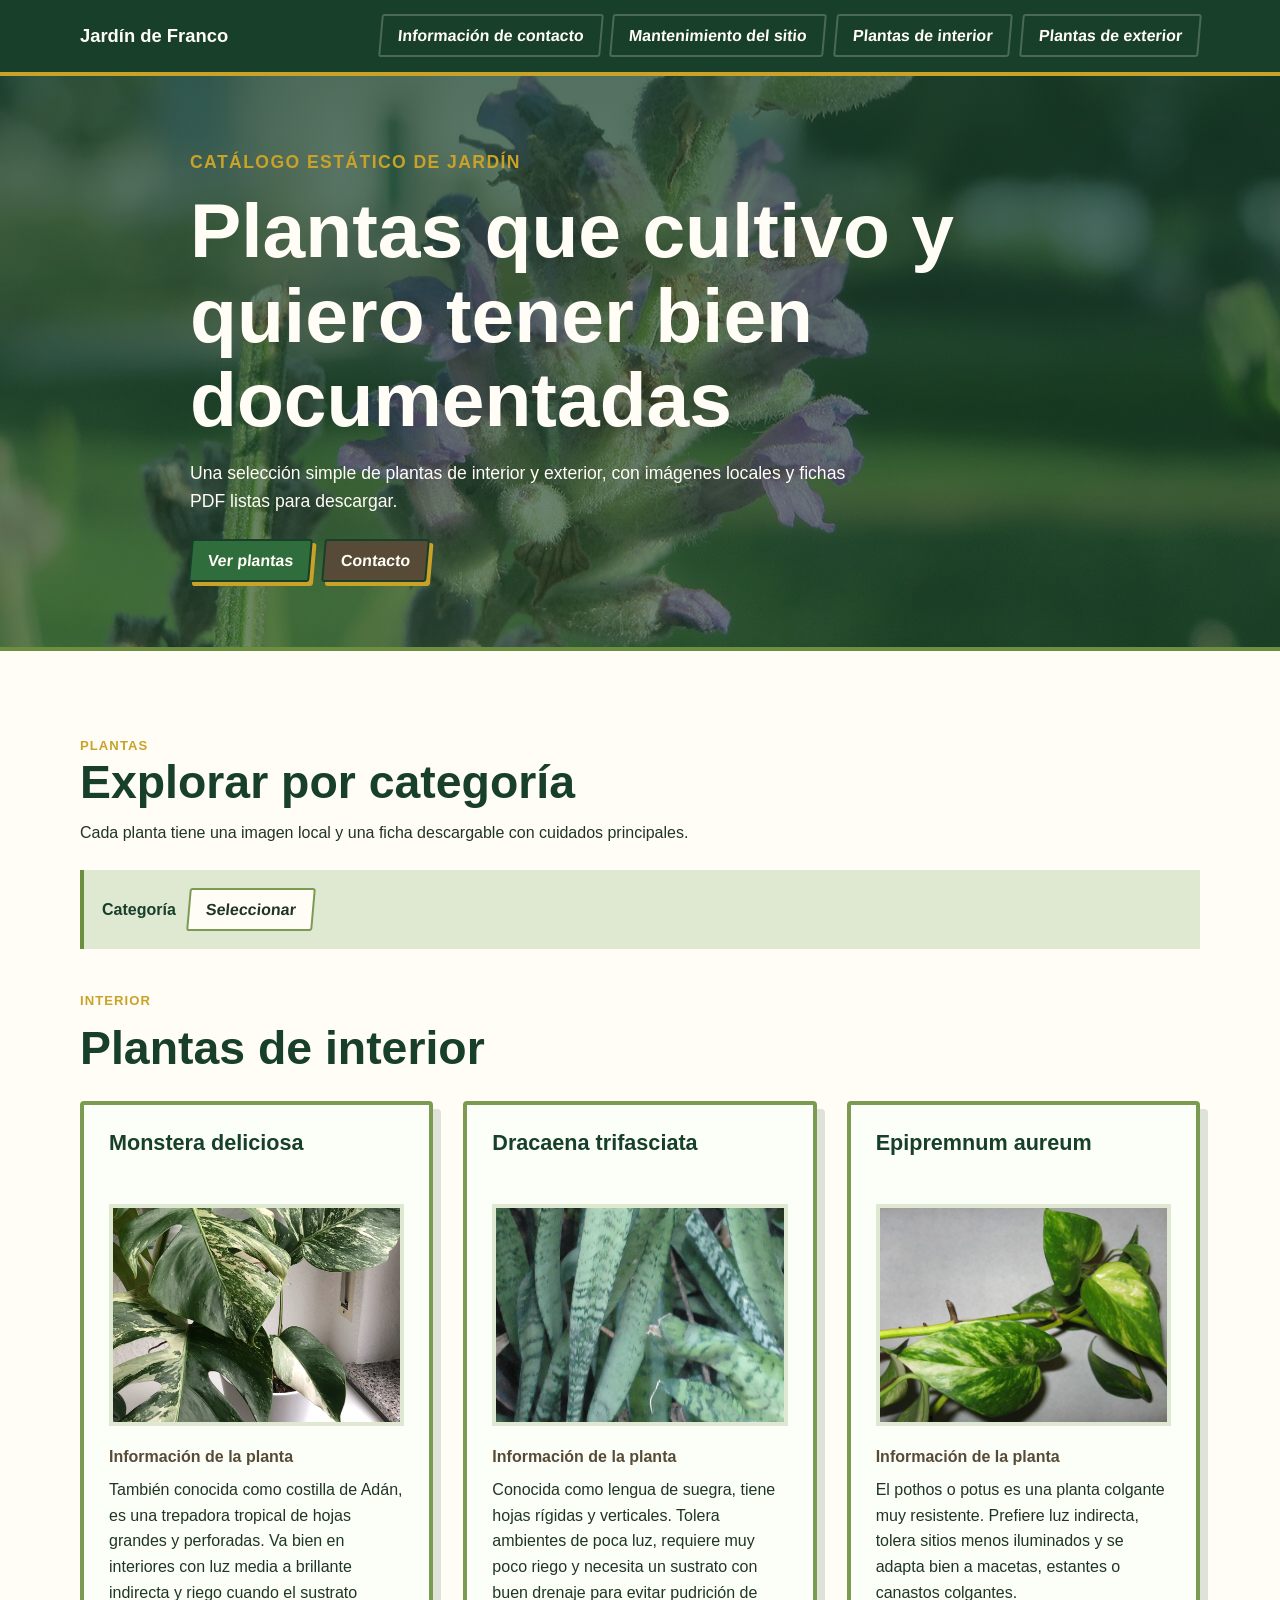
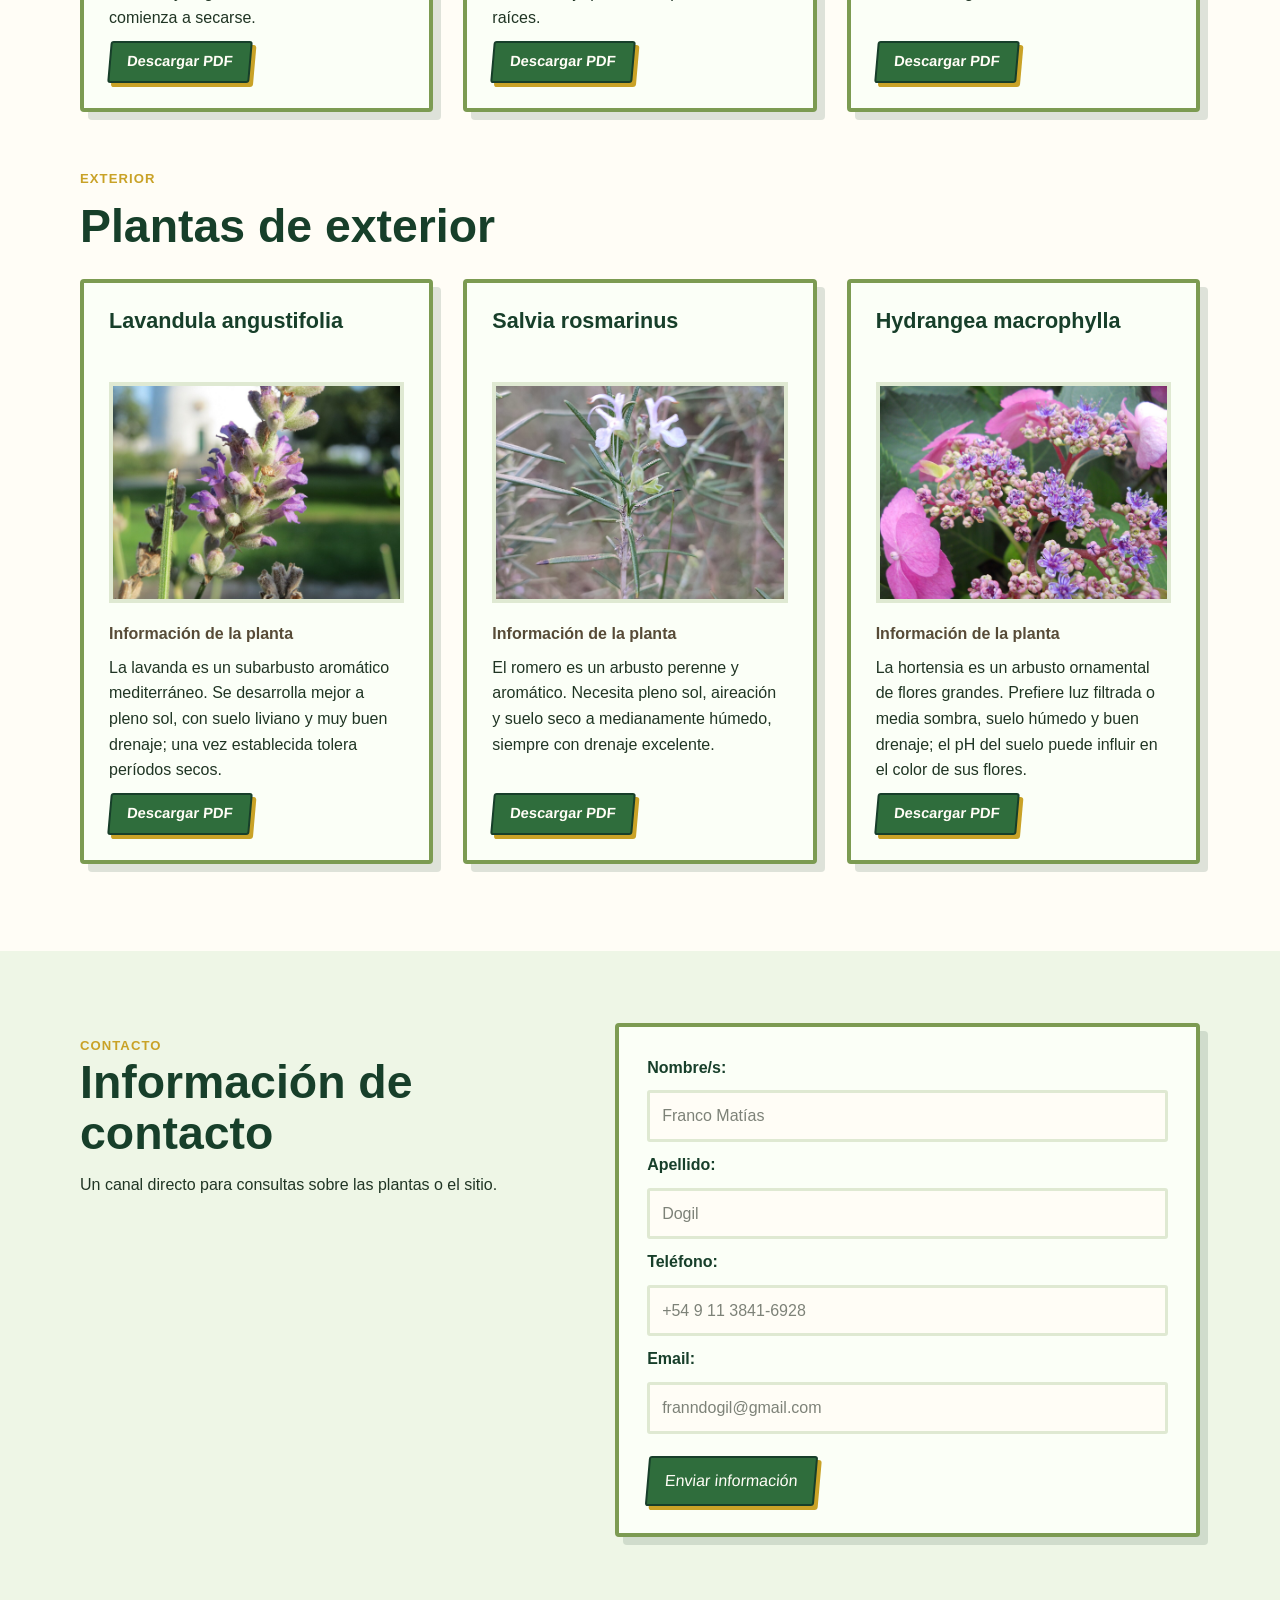
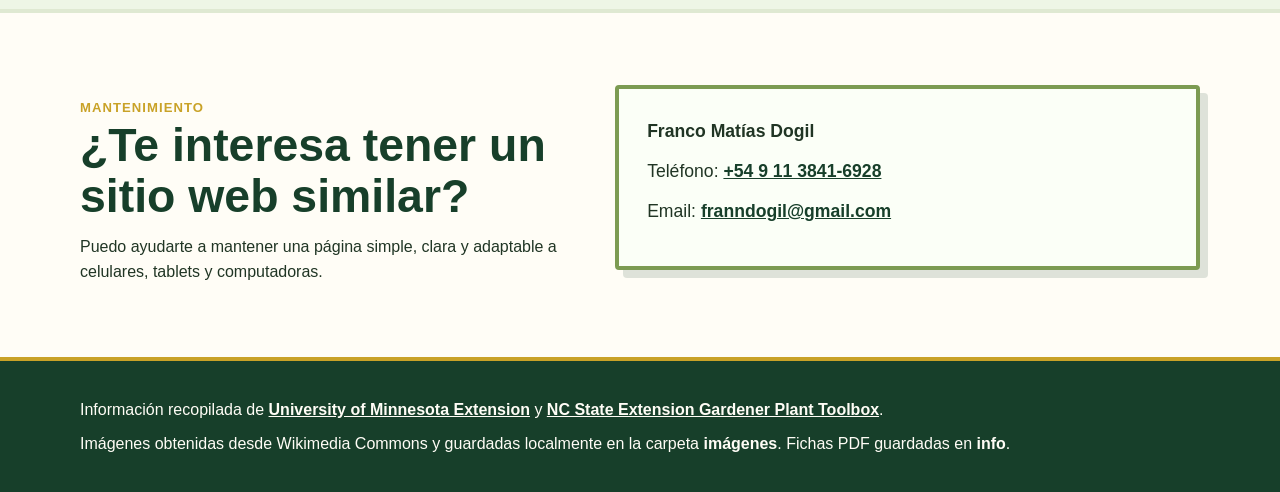
==== actividad-1/sitio-web-desarrollado-con-/index.html @ 410f0f74 "feat: Creación de version 1" ====
<!DOCTYPE html>
<html lang="es">
<head>
  <meta charset="UTF-8">
  <meta name="viewport" content="width=device-width, initial-scale=1.0">
  <title>Jardín de Franco</title>
  <link rel="stylesheet" href="estilosIA.css">
</head>
<body>
  <header class="encabezado">
    <div class="barra">
      <a class="marca" href="#inicio">Jardín de Franco</a>
      <input class="nav-toggle" type="checkbox" id="nav-toggle" aria-label="Abrir menú">
      <label class="hamburguesa" for="nav-toggle" aria-label="Abrir navegación">
        <span></span>
        <span></span>
        <span></span>
      </label>
      <nav class="menu" aria-label="Navegación principal">
        <a href="#contacto">Información de contacto</a>
        <a href="#mantenimiento">Mantenimiento del sitio</a>
        <a href="#plantas-interior">Plantas de interior</a>
        <a href="#plantas-exterior">Plantas de exterior</a>
      </nav>
    </div>
  </header>

  <main id="inicio">
    <section class="portada">
      <div class="portada-contenido">
        <p class="etiqueta">Catálogo estático de jardín</p>
        <h1>Plantas que cultivo y quiero tener bien documentadas</h1>
        <p>Una selección simple de plantas de interior y exterior, con imágenes locales y fichas PDF listas para descargar.</p>
        <div class="acciones">
          <a class="boton" href="#plantas">Ver plantas</a>
          <a class="boton boton-secundario" href="#contacto">Contacto</a>
        </div>
      </div>
    </section>

    <section id="plantas" class="seccion plantas">
      <div class="contenedor">
        <div class="titulo-seccion">
          <p class="etiqueta">Plantas</p>
          <h2>Explorar por categoría</h2>
          <p>Cada planta tiene una imagen local y una ficha descargable con cuidados principales.</p>
        </div>

        <div class="filtro-categorias">
          <span>Categoría</span>
          <details class="desplegable">
            <summary>Seleccionar</summary>
            <a href="#plantas">Todas</a>
            <a href="#plantas-interior">Plantas de interior</a>
            <a href="#plantas-exterior">Plantas de exterior</a>
          </details>
        </div>

        <section id="plantas-interior" class="grupo-plantas grupo-interior">
          <div class="encabezado-grupo">
            <p class="etiqueta">Interior</p>
            <h2>Plantas de interior</h2>
          </div>
          <div class="grid-plantas">
            <article class="card-planta">
              <h3>Monstera deliciosa</h3>
              <img src="imágenes/monstera.jpg" alt="Monstera deliciosa en maceta" loading="lazy">
              <div class="info-planta">
                <h4>Información de la planta</h4>
                <p>También conocida como costilla de Adán, es una trepadora tropical de hojas grandes y perforadas. Va bien en interiores con luz media a brillante indirecta y riego cuando el sustrato comienza a secarse.</p>
                <a class="boton boton-descarga" href="info/monstera-deliciosa.pdf" download>Descargar PDF</a>
              </div>
            </article>

            <article class="card-planta">
              <h3>Dracaena trifasciata</h3>
              <img src="imágenes/lengua-de-suegra.jpg" alt="Lengua de suegra con hojas verticales" loading="lazy">
              <div class="info-planta">
                <h4>Información de la planta</h4>
                <p>Conocida como lengua de suegra, tiene hojas rígidas y verticales. Tolera ambientes de poca luz, requiere muy poco riego y necesita un sustrato con buen drenaje para evitar pudrición de raíces.</p>
                <a class="boton boton-descarga" href="info/lengua-de-suegra.pdf" download>Descargar PDF</a>
              </div>
            </article>

            <article class="card-planta">
              <h3>Epipremnum aureum</h3>
              <img src="imágenes/pothos.jpg" alt="Pothos con hojas verdes y variegadas" loading="lazy">
              <div class="info-planta">
                <h4>Información de la planta</h4>
                <p>El pothos o potus es una planta colgante muy resistente. Prefiere luz indirecta, tolera sitios menos iluminados y se adapta bien a macetas, estantes o canastos colgantes.</p>
                <a class="boton boton-descarga" href="info/pothos.pdf" download>Descargar PDF</a>
              </div>
            </article>
          </div>
        </section>

        <section id="plantas-exterior" class="grupo-plantas grupo-exterior">
          <div class="encabezado-grupo">
            <p class="etiqueta">Exterior</p>
            <h2>Plantas de exterior</h2>
          </div>
          <div class="grid-plantas">
            <article class="card-planta">
              <h3>Lavandula angustifolia</h3>
              <img src="imágenes/lavanda.jpg" alt="Flores violetas de lavanda" loading="lazy">
              <div class="info-planta">
                <h4>Información de la planta</h4>
                <p>La lavanda es un subarbusto aromático mediterráneo. Se desarrolla mejor a pleno sol, con suelo liviano y muy buen drenaje; una vez establecida tolera períodos secos.</p>
                <a class="boton boton-descarga" href="info/lavanda.pdf" download>Descargar PDF</a>
              </div>
            </article>

            <article class="card-planta">
              <h3>Salvia rosmarinus</h3>
              <img src="imágenes/romero.jpg" alt="Planta de romero con follaje fino" loading="lazy">
              <div class="info-planta">
                <h4>Información de la planta</h4>
                <p>El romero es un arbusto perenne y aromático. Necesita pleno sol, aireación y suelo seco a medianamente húmedo, siempre con drenaje excelente.</p>
                <a class="boton boton-descarga" href="info/romero.pdf" download>Descargar PDF</a>
              </div>
            </article>

            <article class="card-planta">
              <h3>Hydrangea macrophylla</h3>
              <img src="imágenes/hortensia.jpg" alt="Flores de hortensia rosadas y azules" loading="lazy">
              <div class="info-planta">
                <h4>Información de la planta</h4>
                <p>La hortensia es un arbusto ornamental de flores grandes. Prefiere luz filtrada o media sombra, suelo húmedo y buen drenaje; el pH del suelo puede influir en el color de sus flores.</p>
                <a class="boton boton-descarga" href="info/hortensia.pdf" download>Descargar PDF</a>
              </div>
            </article>
          </div>
        </section>
      </div>
    </section>

    <section id="contacto" class="seccion contacto">
      <div class="contenedor dos-columnas">
        <div class="texto-seccion">
          <p class="etiqueta">Contacto</p>
          <h2>Información de contacto</h2>
          <p>Un canal directo para consultas sobre las plantas o el sitio.</p>
        </div>

        <form class="formulario" action="#" method="post">
          <label for="nombres">Nombre/s:</label>
          <input type="text" id="nombres" name="nombres" placeholder="Franco Matías">

          <label for="apellido">Apellido:</label>
          <input type="text" id="apellido" name="apellido" placeholder="Dogil">

          <label for="telefono">Teléfono:</label>
          <input type="tel" id="telefono" name="telefono" placeholder="+54 9 11 3841-6928">

          <label for="email">Email:</label>
          <input type="email" id="email" name="email" placeholder="franndogil@gmail.com">

          <button class="boton" type="submit">Enviar información</button>
        </form>
      </div>
    </section>

    <section id="mantenimiento" class="seccion mantenimiento">
      <div class="contenedor dos-columnas">
        <div class="texto-seccion">
          <p class="etiqueta">Mantenimiento</p>
          <h2>¿Te interesa tener un sitio web similar?</h2>
          <p>Puedo ayudarte a mantener una página simple, clara y adaptable a celulares, tablets y computadoras.</p>
        </div>
        <div class="datos-mantenimiento">
          <p><strong>Franco Matías Dogil</strong></p>
          <p>Teléfono: <a href="tel:+5491138416928">+54 9 11 3841-6928</a></p>
          <p>Email: <a href="mailto:franndogil@gmail.com">franndogil@gmail.com</a></p>
        </div>
      </div>
    </section>
  </main>

  <footer class="pie">
    <div class="contenedor">
      <p>Información recopilada de <a href="https://extension.umn.edu/garden-and-home/yard-and-garden/gardening-in-minnesota/propagating-monstera-deliciosa">University of Minnesota Extension</a> y <a href="https://plants.ces.ncsu.edu/">NC State Extension Gardener Plant Toolbox</a>.</p>
      <p>Imágenes obtenidas desde Wikimedia Commons y guardadas localmente en la carpeta <strong>imágenes</strong>. Fichas PDF guardadas en <strong>info</strong>.</p>
    </div>
  </footer>
</body>
</html>
---- actividad-1/sitio-web-desarrollado-con-/estilosIA.css ----
:root {
  --verde-profundo: #173f2a;
  --verde-hoja: #2f6d3c;
  --verde-medio: #6b8f3f;
  --verde-suave: #dfe9d2;
  --papel: #f7fbf2;
  --marfil: #fffdf6;
  --tierra: #574b37;
  --dorado: #c9a227;
  --texto: #203524;
  --borde: #7c9b52;
  --sombra: rgba(23, 63, 42, 0.14);
}

* {
  box-sizing: border-box;
}

html {
  scroll-behavior: smooth;
}

body {
  margin: 0;
  font-family: Arial, Helvetica, sans-serif;
  color: var(--texto);
  background: var(--papel);
  line-height: 1.6;
}

img {
  display: block;
  max-width: 100%;
}

a {
  color: inherit;
}

.contenedor {
  width: min(1120px, calc(100% - 32px));
  margin: 0 auto;
}

.encabezado {
  position: sticky;
  top: 0;
  z-index: 20;
  background: var(--verde-profundo);
  border-bottom: 4px solid var(--dorado);
}

.barra {
  position: relative;
  width: min(1120px, calc(100% - 32px));
  min-height: 72px;
  margin: 0 auto;
  display: flex;
  align-items: center;
  justify-content: space-between;
  gap: 20px;
}

.marca {
  color: var(--marfil);
  font-weight: 800;
  text-decoration: none;
  letter-spacing: 0;
  font-size: 1.15rem;
}

.menu {
  display: flex;
  align-items: center;
  gap: 10px;
}

.menu a,
.boton,
.desplegable summary,
.desplegable a {
  display: inline-flex;
  align-items: center;
  justify-content: center;
  min-height: 42px;
  padding: 10px 16px;
  border: 2px solid transparent;
  border-radius: 3px;
  text-decoration: none;
  font-weight: 700;
  line-height: 1.2;
  transform: skewX(-5deg);
  transform-origin: center;
}

.menu a {
  color: var(--marfil);
  border-color: rgba(255, 253, 246, 0.22);
}

.menu a:hover,
.menu a:focus-visible {
  background: var(--verde-hoja);
  outline: 2px solid var(--dorado);
  outline-offset: 2px;
}

.nav-toggle {
  position: absolute;
  opacity: 0;
  pointer-events: none;
}

.hamburguesa {
  display: none;
  width: 48px;
  height: 42px;
  border: 2px solid rgba(255, 253, 246, 0.5);
  border-radius: 3px;
  align-items: center;
  justify-content: center;
  flex-direction: column;
  gap: 6px;
  cursor: pointer;
  transform: skewX(-5deg);
}

.hamburguesa span {
  width: 24px;
  height: 3px;
  background: var(--marfil);
}

.portada {
  min-height: 58vh;
  display: flex;
  align-items: center;
  background:
    linear-gradient(rgba(23, 63, 42, 0.74), rgba(23, 63, 42, 0.58)),
    url("imágenes/lavanda.jpg") center 42% / cover;
  color: var(--marfil);
  border-bottom: 4px solid var(--verde-medio);
}

.portada-contenido {
  width: min(900px, calc(100% - 32px));
  margin: 0 auto;
  padding: 72px 0 64px;
}

.portada h1,
.titulo-seccion h2,
.texto-seccion h2,
.encabezado-grupo h2 {
  margin: 0;
  line-height: 1.1;
  letter-spacing: 0;
}

.portada h1 {
  max-width: 780px;
  font-size: clamp(2.1rem, 6vw, 4.9rem);
}

.portada p {
  max-width: 680px;
  font-size: 1.1rem;
}

.etiqueta {
  display: inline-block;
  margin: 0 0 12px;
  color: var(--dorado);
  font-size: 0.82rem;
  font-weight: 800;
  text-transform: uppercase;
  letter-spacing: 0.08em;
}

.acciones {
  display: flex;
  flex-wrap: wrap;
  gap: 12px;
  margin-top: 24px;
}

.boton {
  width: fit-content;
  color: var(--marfil);
  background: var(--verde-hoja);
  border-color: var(--verde-profundo);
  box-shadow: 4px 4px 0 var(--dorado);
  cursor: pointer;
}

.boton:hover,
.boton:focus-visible {
  background: var(--verde-profundo);
  outline: 2px solid var(--dorado);
  outline-offset: 3px;
}

.boton-secundario {
  background: var(--tierra);
}

.boton-descarga {
  margin-top: 10px;
  font-size: 0.92rem;
}

.seccion {
  padding: 72px 0;
  scroll-margin-top: 92px;
}

.plantas {
  background: var(--marfil);
}

.titulo-seccion {
  max-width: 760px;
  margin-bottom: 24px;
}

.titulo-seccion h2,
.texto-seccion h2,
.encabezado-grupo h2 {
  color: var(--verde-profundo);
  font-size: clamp(1.8rem, 4vw, 2.9rem);
}

.titulo-seccion p,
.texto-seccion p {
  margin: 12px 0 0;
}

.filtro-categorias {
  display: flex;
  flex-wrap: wrap;
  align-items: center;
  gap: 12px;
  margin: 24px 0 34px;
  padding: 18px;
  border-left: 4px solid var(--verde-medio);
  background: var(--verde-suave);
}

.filtro-categorias span {
  font-weight: 800;
  color: var(--verde-profundo);
}

.desplegable {
  position: relative;
}

.desplegable summary {
  list-style: none;
  background: var(--marfil);
  border-color: var(--borde);
  cursor: pointer;
}

.desplegable summary::-webkit-details-marker {
  display: none;
}

.desplegable[open] summary {
  background: var(--verde-hoja);
  color: var(--marfil);
}

.desplegable a {
  display: flex;
  margin-top: 8px;
  background: var(--marfil);
  border-color: var(--borde);
  color: var(--verde-profundo);
}

.desplegable a:hover,
.desplegable a:focus-visible {
  background: var(--verde-profundo);
  color: var(--marfil);
}

.grupo-plantas {
  scroll-margin-top: 104px;
  margin-top: 38px;
}

.plantas:has(#plantas-interior:target) .grupo-exterior,
.plantas:has(#plantas-exterior:target) .grupo-interior {
  display: none;
}

.encabezado-grupo {
  margin-bottom: 12px;
}

.grid-plantas {
  display: grid;
  grid-template-columns: repeat(3, minmax(0, 1fr));
  gap: 0;
  margin: 0 -15px;
}

.card-planta {
  display: flex;
  flex-direction: column;
  min-width: 0;
  padding: 25px;
  margin: 15px;
  border: 4px solid var(--borde);
  border-radius: 4px;
  background: #fbfff7;
  box-shadow: 8px 8px 0 var(--sombra);
}

.card-planta h3 {
  min-height: 58px;
  margin: 0 0 16px;
  color: var(--verde-profundo);
  font-size: 1.35rem;
  line-height: 1.2;
}

.card-planta img {
  width: 100%;
  aspect-ratio: 4 / 3;
  object-fit: cover;
  border: 4px solid var(--verde-suave);
}

.info-planta {
  display: flex;
  flex: 1;
  flex-direction: column;
  margin-top: 18px;
}

.info-planta h4 {
  margin: 0 0 8px;
  color: var(--tierra);
  font-size: 1rem;
}

.info-planta p {
  margin: 0;
  flex: 1;
}

.contacto {
  background: #eef6e6;
}

.mantenimiento {
  background: var(--marfil);
  border-top: 4px solid var(--verde-suave);
}

.dos-columnas {
  display: grid;
  grid-template-columns: minmax(0, 0.85fr) minmax(320px, 1fr);
  gap: 38px;
  align-items: start;
}

.formulario,
.datos-mantenimiento {
  border: 4px solid var(--borde);
  border-radius: 4px;
  background: #fbfff7;
  padding: 28px;
  box-shadow: 8px 8px 0 var(--sombra);
}

.formulario {
  display: grid;
  gap: 10px;
}

.formulario label {
  font-weight: 800;
  color: var(--verde-profundo);
}

.formulario input {
  width: 100%;
  min-height: 44px;
  padding: 10px 12px;
  border: 3px solid var(--verde-suave);
  border-radius: 3px;
  background: var(--marfil);
  color: var(--texto);
  font: inherit;
}

.formulario input:focus {
  outline: 3px solid var(--dorado);
  border-color: var(--verde-hoja);
}

.formulario input::placeholder {
  color: #7d8278;
  opacity: 1;
}

.formulario button {
  margin-top: 12px;
  border-width: 2px;
  font: inherit;
}

.datos-mantenimiento p {
  margin: 0 0 12px;
  font-size: 1.1rem;
}

.datos-mantenimiento a {
  color: var(--verde-profundo);
  font-weight: 800;
}

.pie {
  padding: 28px 0;
  color: var(--marfil);
  background: var(--verde-profundo);
  border-top: 4px solid var(--dorado);
}

.pie p {
  margin: 8px 0;
}

.pie a {
  color: var(--marfil);
  font-weight: 800;
}

@media (max-width: 920px) {
  .grid-plantas {
    grid-template-columns: repeat(2, minmax(0, 1fr));
  }

  .dos-columnas {
    grid-template-columns: 1fr;
  }
}

@media (max-width: 720px) {
  .barra {
    min-height: 66px;
  }

  .hamburguesa {
    display: flex;
  }

  .menu {
    position: absolute;
    top: 100%;
    left: 0;
    right: 0;
    display: flex;
    flex-direction: column;
    align-items: stretch;
    gap: 8px;
    max-height: 0;
    overflow: hidden;
    background: var(--verde-profundo);
    border-bottom: 4px solid var(--dorado);
    transition: max-height 0.25s ease, padding 0.25s ease;
  }

  .nav-toggle:checked ~ .menu {
    max-height: 420px;
    padding: 12px 0 16px;
  }

  .menu a {
    width: 100%;
  }

  .seccion {
    padding: 54px 0;
  }

  .portada {
    min-height: 62vh;
  }

  .grid-plantas {
    grid-template-columns: 1fr;
  }

  .card-planta h3 {
    min-height: auto;
  }

  .filtro-categorias {
    align-items: stretch;
    flex-direction: column;
  }

  .desplegable,
  .desplegable summary,
  .desplegable a {
    width: 100%;
  }
}

@media (max-width: 420px) {
  .contenedor,
  .barra,
  .portada-contenido {
    width: min(100% - 20px, 1120px);
  }

  .card-planta {
    padding: 25px;
    margin: 15px 0;
  }

  .grid-plantas {
    margin: 0;
  }

  .formulario,
  .datos-mantenimiento {
    padding: 22px;
  }
}
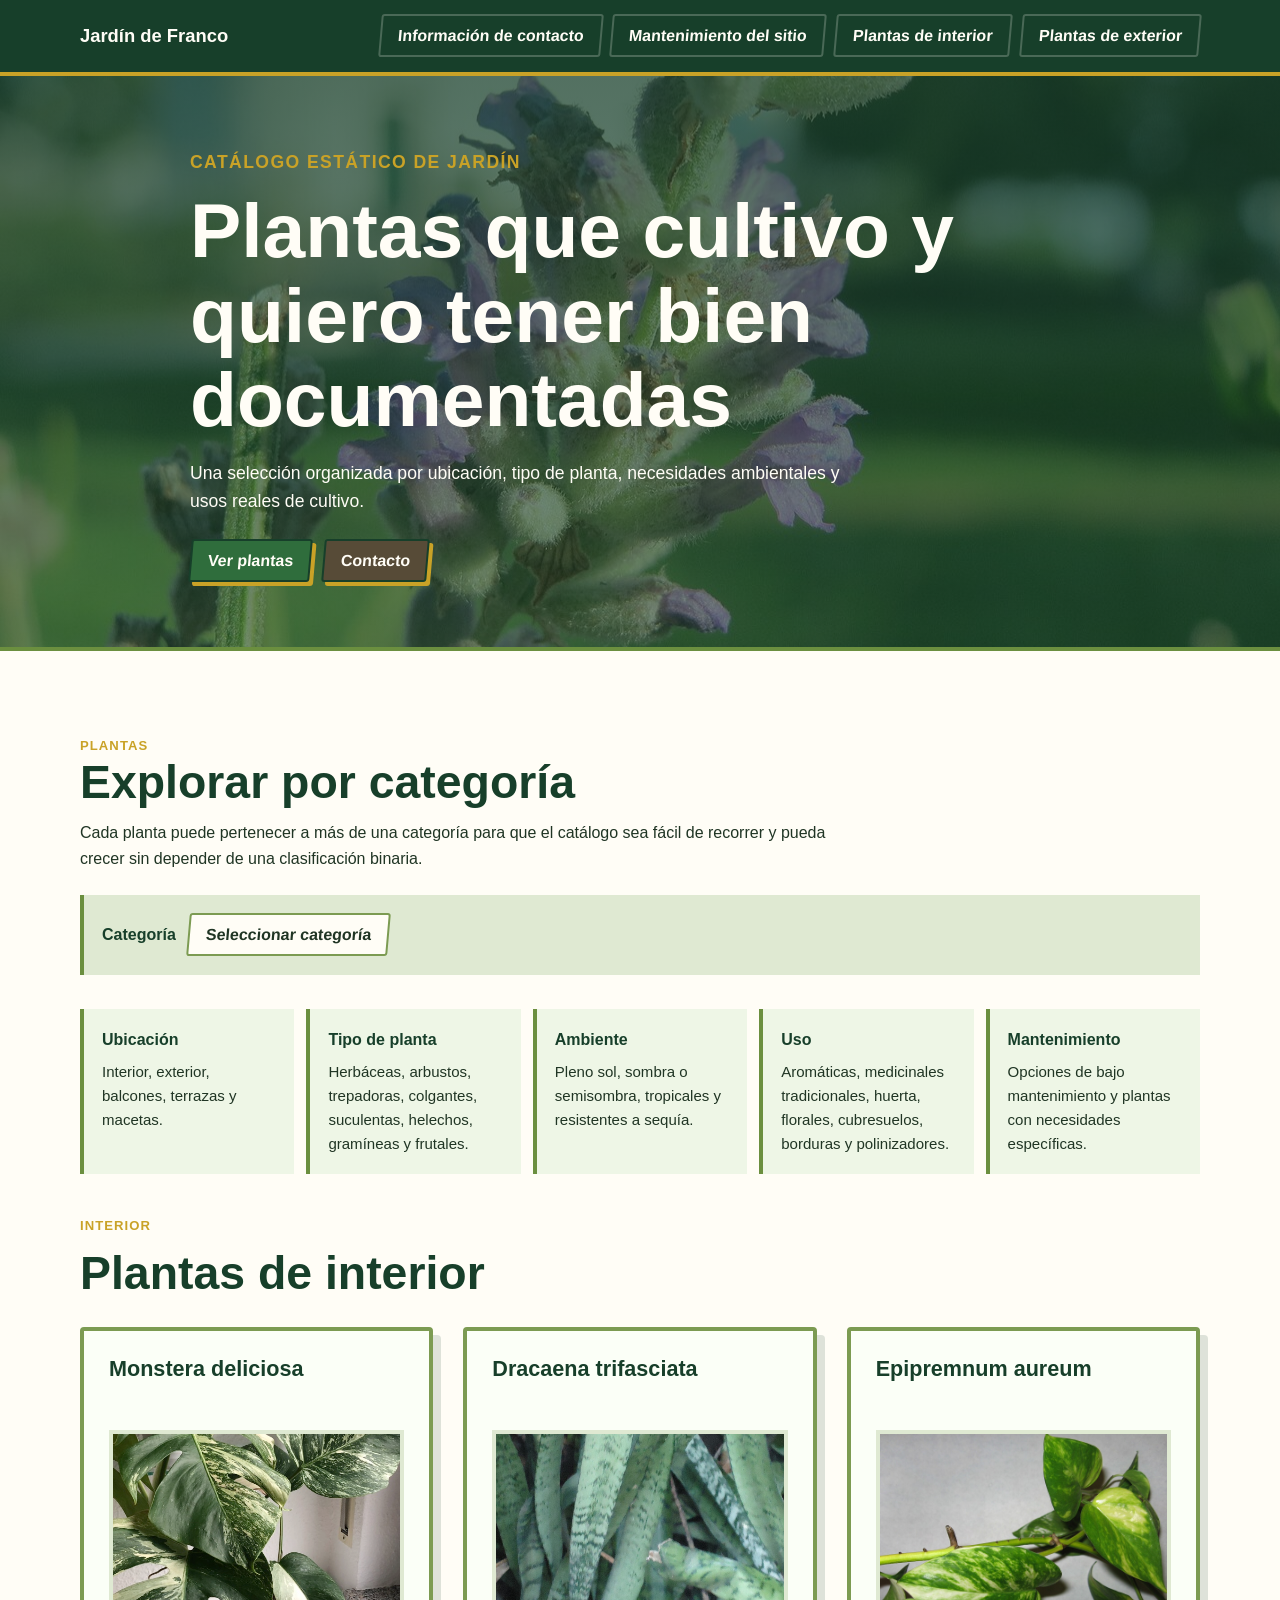
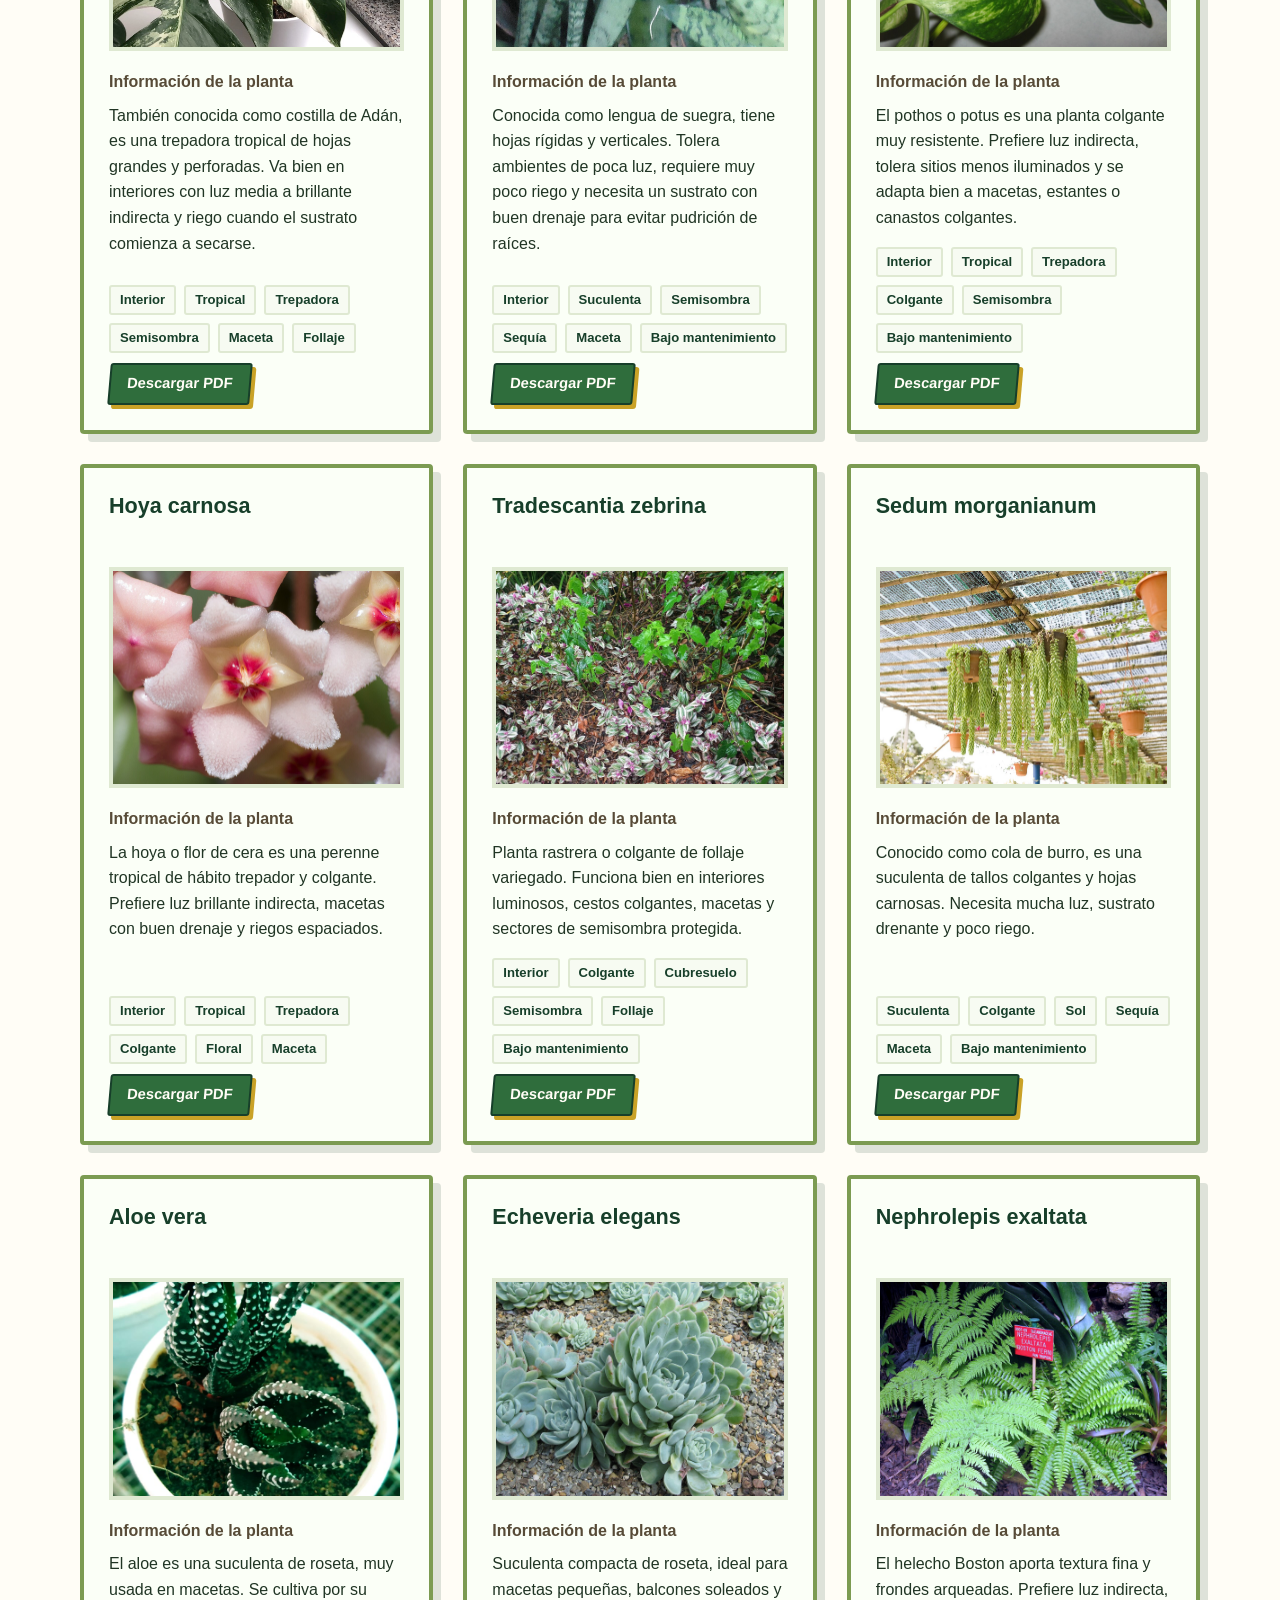
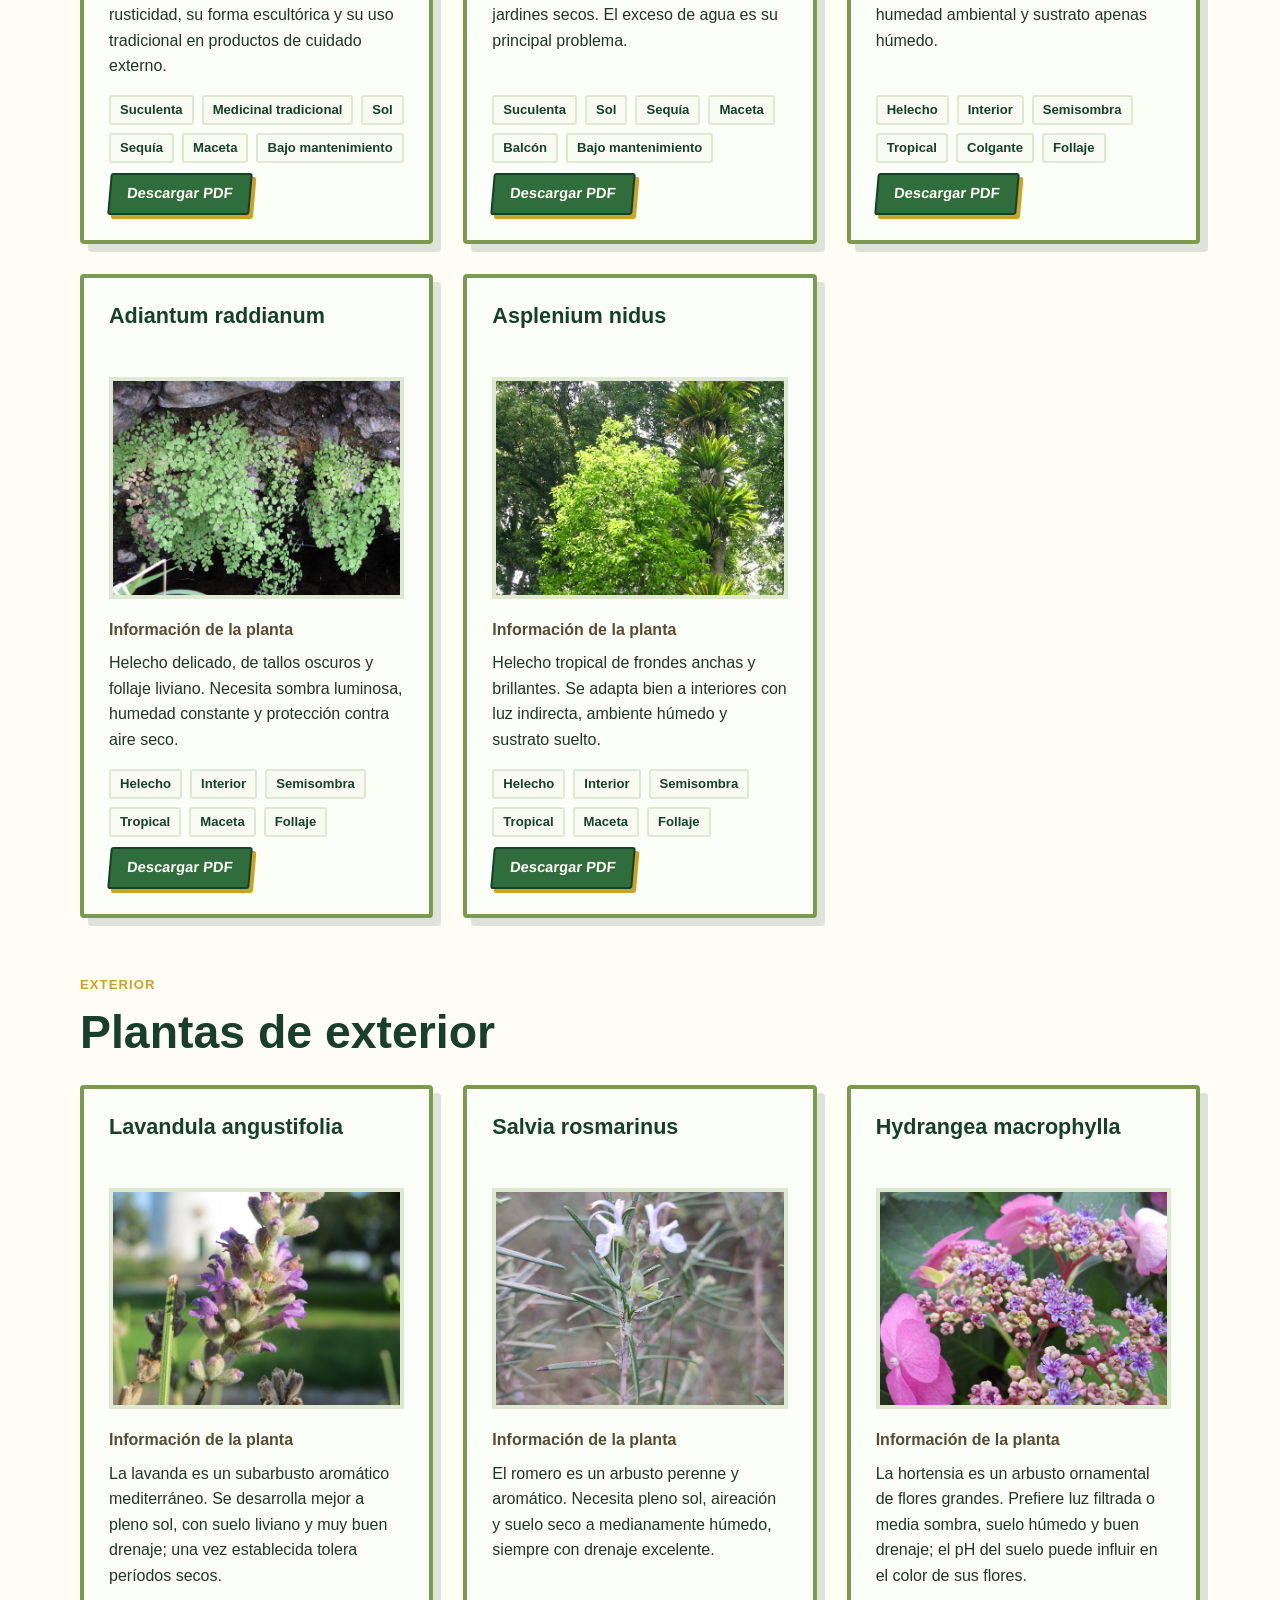
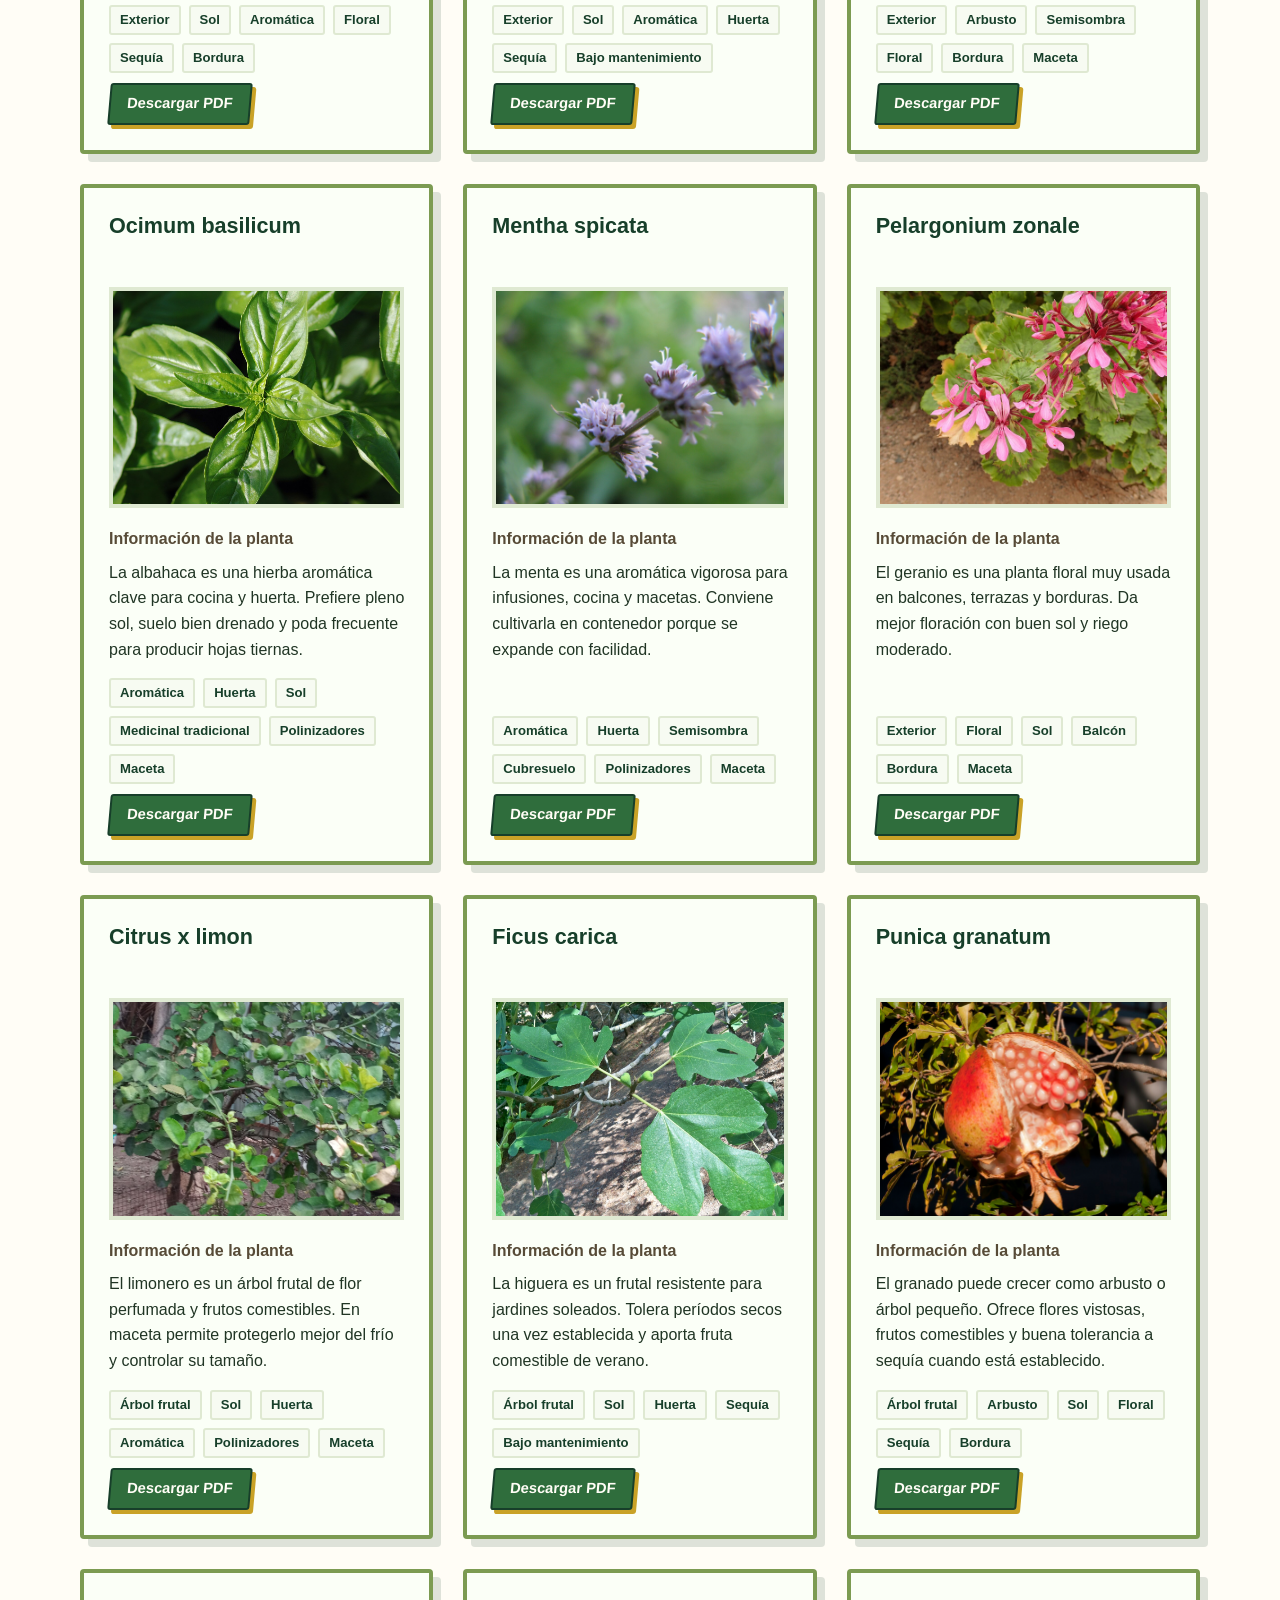
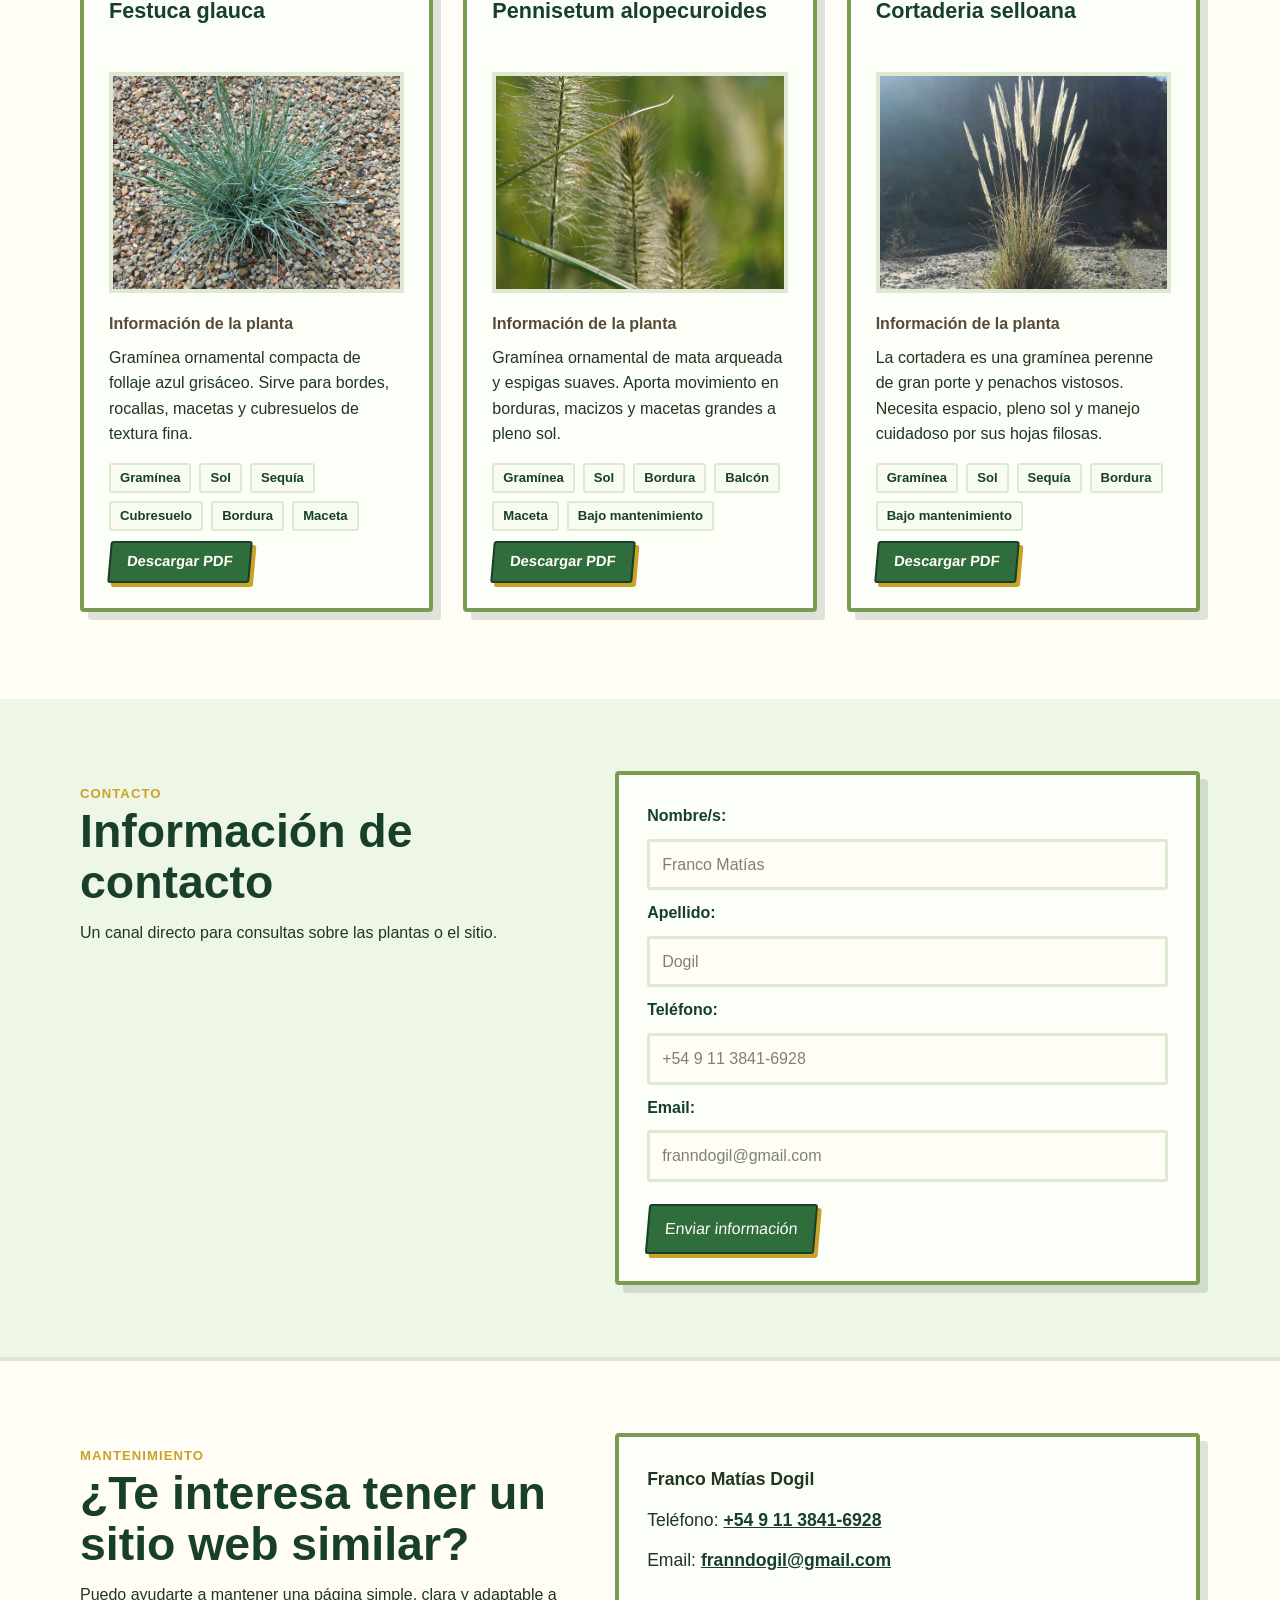
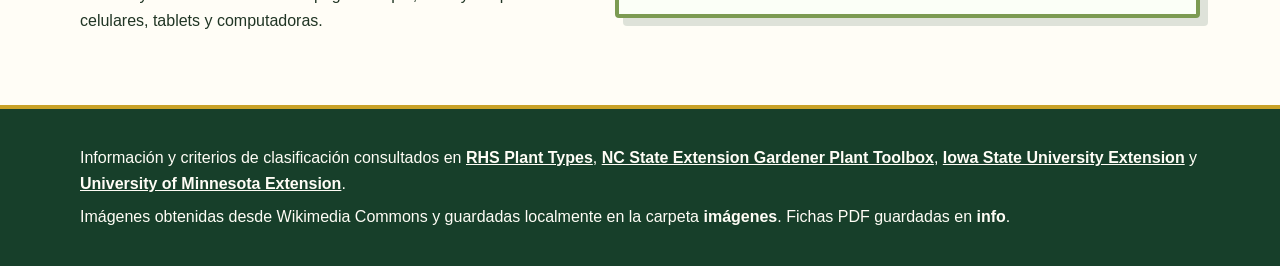
==== commit a0ab5eb1: "feat: Creación de versión 2" ====
--- a/actividad-1/sitio-web-desarrollado-con-/index.html
+++ b/actividad-1/sitio-web-desarrollado-con-/index.html
@@ -30,7 +30,7 @@
       <div class="portada-contenido">
         <p class="etiqueta">Catálogo estático de jardín</p>
         <h1>Plantas que cultivo y quiero tener bien documentadas</h1>
-        <p>Una selección simple de plantas de interior y exterior, con imágenes locales y fichas PDF listas para descargar.</p>
+        <p>Una selección organizada por ubicación, tipo de planta, necesidades ambientales y usos reales de cultivo.</p>
         <div class="acciones">
           <a class="boton" href="#plantas">Ver plantas</a>
           <a class="boton boton-secundario" href="#contacto">Contacto</a>
@@ -43,17 +43,100 @@
         <div class="titulo-seccion">
           <p class="etiqueta">Plantas</p>
           <h2>Explorar por categoría</h2>
-          <p>Cada planta tiene una imagen local y una ficha descargable con cuidados principales.</p>
+          <p>Cada planta puede pertenecer a más de una categoría para que el catálogo sea fácil de recorrer y pueda crecer sin depender de una clasificación binaria.</p>
         </div>
 
         <div class="filtro-categorias">
           <span>Categoría</span>
           <details class="desplegable">
-            <summary>Seleccionar</summary>
-            <a href="#plantas">Todas</a>
-            <a href="#plantas-interior">Plantas de interior</a>
-            <a href="#plantas-exterior">Plantas de exterior</a>
+            <summary>Seleccionar categoría</summary>
+            <div class="opciones-categoria">
+              <span class="grupo-opcion">Ubicación</span>
+              <a href="#plantas">Todas</a>
+              <a href="#plantas-interior">Plantas de interior</a>
+              <a href="#plantas-exterior">Plantas de exterior</a>
+              <a href="#cat-balcones-terrazas">Balcones y terrazas</a>
+              <a href="#cat-macetas">Aptas para macetas</a>
+
+              <span class="grupo-opcion">Tipo y hábito</span>
+              <a href="#cat-herbaceas">Herbáceas perennes</a>
+              <a href="#cat-arbustos">Arbustos y subarbustos</a>
+              <a href="#cat-arboles-frutales">Árboles y frutales</a>
+              <a href="#cat-trepadoras">Trepadoras</a>
+              <a href="#cat-colgantes">Colgantes</a>
+              <a href="#cat-suculentas">Suculentas</a>
+              <a href="#cat-helechos">Helechos</a>
+              <a href="#cat-gramineas">Gramíneas ornamentales</a>
+
+              <span class="grupo-opcion">Luz y ambiente</span>
+              <a href="#cat-sol">Pleno sol</a>
+              <a href="#cat-sombra">Sombra y semisombra</a>
+              <a href="#cat-tropicales">Tropicales</a>
+              <a href="#cat-sequia">Resistentes a sequía</a>
+
+              <span class="grupo-opcion">Uso</span>
+              <a href="#cat-aromaticas">Aromáticas</a>
+              <a href="#cat-medicinales">Medicinales tradicionales</a>
+              <a href="#cat-huerta">Huerta y cocina</a>
+              <a href="#cat-florales">Florales</a>
+              <a href="#cat-follaje">Follaje ornamental</a>
+              <a href="#cat-cubresuelos">Cubresuelos</a>
+              <a href="#cat-borduras">Cercos o borduras</a>
+              <a href="#cat-polinizadores">Para polinizadores</a>
+
+              <span class="grupo-opcion">Mantenimiento</span>
+              <a href="#cat-bajo-mantenimiento">Bajo mantenimiento</a>
+            </div>
           </details>
+        </div>
+
+        <div class="anclas-categorias" aria-hidden="true">
+          <span id="cat-balcones-terrazas"></span>
+          <span id="cat-macetas"></span>
+          <span id="cat-herbaceas"></span>
+          <span id="cat-arbustos"></span>
+          <span id="cat-arboles-frutales"></span>
+          <span id="cat-trepadoras"></span>
+          <span id="cat-colgantes"></span>
+          <span id="cat-suculentas"></span>
+          <span id="cat-helechos"></span>
+          <span id="cat-gramineas"></span>
+          <span id="cat-sol"></span>
+          <span id="cat-sombra"></span>
+          <span id="cat-tropicales"></span>
+          <span id="cat-sequia"></span>
+          <span id="cat-aromaticas"></span>
+          <span id="cat-medicinales"></span>
+          <span id="cat-huerta"></span>
+          <span id="cat-florales"></span>
+          <span id="cat-follaje"></span>
+          <span id="cat-cubresuelos"></span>
+          <span id="cat-borduras"></span>
+          <span id="cat-polinizadores"></span>
+          <span id="cat-bajo-mantenimiento"></span>
+        </div>
+
+        <div class="taxonomia">
+          <article>
+            <h3>Ubicación</h3>
+            <p>Interior, exterior, balcones, terrazas y macetas.</p>
+          </article>
+          <article>
+            <h3>Tipo de planta</h3>
+            <p>Herbáceas, arbustos, trepadoras, colgantes, suculentas, helechos, gramíneas y frutales.</p>
+          </article>
+          <article>
+            <h3>Ambiente</h3>
+            <p>Pleno sol, sombra o semisombra, tropicales y resistentes a sequía.</p>
+          </article>
+          <article>
+            <h3>Uso</h3>
+            <p>Aromáticas, medicinales tradicionales, huerta, florales, cubresuelos, borduras y polinizadores.</p>
+          </article>
+          <article>
+            <h3>Mantenimiento</h3>
+            <p>Opciones de bajo mantenimiento y plantas con necesidades específicas.</p>
+          </article>
         </div>
 
         <section id="plantas-interior" class="grupo-plantas grupo-interior">
@@ -62,33 +145,201 @@
             <h2>Plantas de interior</h2>
           </div>
           <div class="grid-plantas">
-            <article class="card-planta">
+            <article class="card-planta cat-interior cat-herbaceas cat-trepadoras cat-sombra cat-tropicales cat-macetas cat-follaje">
               <h3>Monstera deliciosa</h3>
               <img src="imágenes/monstera.jpg" alt="Monstera deliciosa en maceta" loading="lazy">
               <div class="info-planta">
                 <h4>Información de la planta</h4>
                 <p>También conocida como costilla de Adán, es una trepadora tropical de hojas grandes y perforadas. Va bien en interiores con luz media a brillante indirecta y riego cuando el sustrato comienza a secarse.</p>
+                <div class="chips-categorias" aria-label="Categorías">
+                  <span>Interior</span>
+                  <span>Tropical</span>
+                  <span>Trepadora</span>
+                  <span>Semisombra</span>
+                  <span>Maceta</span>
+                  <span>Follaje</span>
+                </div>
                 <a class="boton boton-descarga" href="info/monstera-deliciosa.pdf" download>Descargar PDF</a>
               </div>
             </article>
 
-            <article class="card-planta">
+            <article class="card-planta cat-interior cat-herbaceas cat-suculentas cat-sombra cat-tropicales cat-sequia cat-macetas cat-follaje cat-bajo-mantenimiento">
               <h3>Dracaena trifasciata</h3>
               <img src="imágenes/lengua-de-suegra.jpg" alt="Lengua de suegra con hojas verticales" loading="lazy">
               <div class="info-planta">
                 <h4>Información de la planta</h4>
                 <p>Conocida como lengua de suegra, tiene hojas rígidas y verticales. Tolera ambientes de poca luz, requiere muy poco riego y necesita un sustrato con buen drenaje para evitar pudrición de raíces.</p>
+                <div class="chips-categorias" aria-label="Categorías">
+                  <span>Interior</span>
+                  <span>Suculenta</span>
+                  <span>Semisombra</span>
+                  <span>Sequía</span>
+                  <span>Maceta</span>
+                  <span>Bajo mantenimiento</span>
+                </div>
                 <a class="boton boton-descarga" href="info/lengua-de-suegra.pdf" download>Descargar PDF</a>
               </div>
             </article>
 
-            <article class="card-planta">
+            <article class="card-planta cat-interior cat-herbaceas cat-trepadoras cat-colgantes cat-sombra cat-tropicales cat-macetas cat-follaje cat-bajo-mantenimiento">
               <h3>Epipremnum aureum</h3>
               <img src="imágenes/pothos.jpg" alt="Pothos con hojas verdes y variegadas" loading="lazy">
               <div class="info-planta">
                 <h4>Información de la planta</h4>
                 <p>El pothos o potus es una planta colgante muy resistente. Prefiere luz indirecta, tolera sitios menos iluminados y se adapta bien a macetas, estantes o canastos colgantes.</p>
+                <div class="chips-categorias" aria-label="Categorías">
+                  <span>Interior</span>
+                  <span>Tropical</span>
+                  <span>Trepadora</span>
+                  <span>Colgante</span>
+                  <span>Semisombra</span>
+                  <span>Bajo mantenimiento</span>
+                </div>
                 <a class="boton boton-descarga" href="info/pothos.pdf" download>Descargar PDF</a>
+              </div>
+            </article>
+
+            <article class="card-planta cat-interior cat-herbaceas cat-trepadoras cat-colgantes cat-sombra cat-tropicales cat-macetas cat-florales">
+              <h3>Hoya carnosa</h3>
+              <img src="imágenes/hoya.jpg" alt="Flores rosadas de Hoya carnosa" loading="lazy">
+              <div class="info-planta">
+                <h4>Información de la planta</h4>
+                <p>La hoya o flor de cera es una perenne tropical de hábito trepador y colgante. Prefiere luz brillante indirecta, macetas con buen drenaje y riegos espaciados.</p>
+                <div class="chips-categorias" aria-label="Categorías">
+                  <span>Interior</span>
+                  <span>Tropical</span>
+                  <span>Trepadora</span>
+                  <span>Colgante</span>
+                  <span>Floral</span>
+                  <span>Maceta</span>
+                </div>
+                <a class="boton boton-descarga" href="info/hoya-carnosa.pdf" download>Descargar PDF</a>
+              </div>
+            </article>
+
+            <article class="card-planta cat-interior cat-herbaceas cat-colgantes cat-cubresuelos cat-sombra cat-tropicales cat-macetas cat-follaje cat-bajo-mantenimiento">
+              <h3>Tradescantia zebrina</h3>
+              <img src="imágenes/tradescantia.jpg" alt="Tradescantia zebrina con hojas verdes, plateadas y violetas" loading="lazy">
+              <div class="info-planta">
+                <h4>Información de la planta</h4>
+                <p>Planta rastrera o colgante de follaje variegado. Funciona bien en interiores luminosos, cestos colgantes, macetas y sectores de semisombra protegida.</p>
+                <div class="chips-categorias" aria-label="Categorías">
+                  <span>Interior</span>
+                  <span>Colgante</span>
+                  <span>Cubresuelo</span>
+                  <span>Semisombra</span>
+                  <span>Follaje</span>
+                  <span>Bajo mantenimiento</span>
+                </div>
+                <a class="boton boton-descarga" href="info/tradescantia-zebrina.pdf" download>Descargar PDF</a>
+              </div>
+            </article>
+
+            <article class="card-planta cat-interior cat-colgantes cat-suculentas cat-sol cat-sequia cat-macetas cat-balcones-terrazas cat-bajo-mantenimiento">
+              <h3>Sedum morganianum</h3>
+              <img src="imágenes/sedum.jpg" alt="Sedum morganianum en maceta colgante" loading="lazy">
+              <div class="info-planta">
+                <h4>Información de la planta</h4>
+                <p>Conocido como cola de burro, es una suculenta de tallos colgantes y hojas carnosas. Necesita mucha luz, sustrato drenante y poco riego.</p>
+                <div class="chips-categorias" aria-label="Categorías">
+                  <span>Suculenta</span>
+                  <span>Colgante</span>
+                  <span>Sol</span>
+                  <span>Sequía</span>
+                  <span>Maceta</span>
+                  <span>Bajo mantenimiento</span>
+                </div>
+                <a class="boton boton-descarga" href="info/sedum-morganianum.pdf" download>Descargar PDF</a>
+              </div>
+            </article>
+
+            <article class="card-planta cat-interior cat-herbaceas cat-suculentas cat-sol cat-sequia cat-medicinales cat-macetas cat-bajo-mantenimiento">
+              <h3>Aloe vera</h3>
+              <img src="imágenes/aloe.jpg" alt="Aloe vera en maceta" loading="lazy">
+              <div class="info-planta">
+                <h4>Información de la planta</h4>
+                <p>El aloe es una suculenta de roseta, muy usada en macetas. Se cultiva por su rusticidad, su forma escultórica y su uso tradicional en productos de cuidado externo.</p>
+                <div class="chips-categorias" aria-label="Categorías">
+                  <span>Suculenta</span>
+                  <span>Medicinal tradicional</span>
+                  <span>Sol</span>
+                  <span>Sequía</span>
+                  <span>Maceta</span>
+                  <span>Bajo mantenimiento</span>
+                </div>
+                <a class="boton boton-descarga" href="info/aloe-vera.pdf" download>Descargar PDF</a>
+              </div>
+            </article>
+
+            <article class="card-planta cat-interior cat-suculentas cat-sol cat-sequia cat-macetas cat-balcones-terrazas cat-bajo-mantenimiento">
+              <h3>Echeveria elegans</h3>
+              <img src="imágenes/echeveria.jpg" alt="Echeveria elegans formando una roseta compacta" loading="lazy">
+              <div class="info-planta">
+                <h4>Información de la planta</h4>
+                <p>Suculenta compacta de roseta, ideal para macetas pequeñas, balcones soleados y jardines secos. El exceso de agua es su principal problema.</p>
+                <div class="chips-categorias" aria-label="Categorías">
+                  <span>Suculenta</span>
+                  <span>Sol</span>
+                  <span>Sequía</span>
+                  <span>Maceta</span>
+                  <span>Balcón</span>
+                  <span>Bajo mantenimiento</span>
+                </div>
+                <a class="boton boton-descarga" href="info/echeveria-elegans.pdf" download>Descargar PDF</a>
+              </div>
+            </article>
+
+            <article class="card-planta cat-interior cat-helechos cat-colgantes cat-sombra cat-tropicales cat-macetas cat-follaje">
+              <h3>Nephrolepis exaltata</h3>
+              <img src="imágenes/helecho-boston.jpg" alt="Helecho Boston con frondes arqueadas" loading="lazy">
+              <div class="info-planta">
+                <h4>Información de la planta</h4>
+                <p>El helecho Boston aporta textura fina y frondes arqueadas. Prefiere luz indirecta, humedad ambiental y sustrato apenas húmedo.</p>
+                <div class="chips-categorias" aria-label="Categorías">
+                  <span>Helecho</span>
+                  <span>Interior</span>
+                  <span>Semisombra</span>
+                  <span>Tropical</span>
+                  <span>Colgante</span>
+                  <span>Follaje</span>
+                </div>
+                <a class="boton boton-descarga" href="info/nephrolepis-exaltata.pdf" download>Descargar PDF</a>
+              </div>
+            </article>
+
+            <article class="card-planta cat-interior cat-helechos cat-sombra cat-tropicales cat-macetas cat-follaje">
+              <h3>Adiantum raddianum</h3>
+              <img src="imágenes/adiantum.jpg" alt="Adiantum raddianum con frondes delicadas" loading="lazy">
+              <div class="info-planta">
+                <h4>Información de la planta</h4>
+                <p>Helecho delicado, de tallos oscuros y follaje liviano. Necesita sombra luminosa, humedad constante y protección contra aire seco.</p>
+                <div class="chips-categorias" aria-label="Categorías">
+                  <span>Helecho</span>
+                  <span>Interior</span>
+                  <span>Semisombra</span>
+                  <span>Tropical</span>
+                  <span>Maceta</span>
+                  <span>Follaje</span>
+                </div>
+                <a class="boton boton-descarga" href="info/adiantum-raddianum.pdf" download>Descargar PDF</a>
+              </div>
+            </article>
+
+            <article class="card-planta cat-interior cat-helechos cat-sombra cat-tropicales cat-macetas cat-follaje">
+              <h3>Asplenium nidus</h3>
+              <img src="imágenes/asplenium.jpg" alt="Helecho nido de ave con frondes verdes" loading="lazy">
+              <div class="info-planta">
+                <h4>Información de la planta</h4>
+                <p>Helecho tropical de frondes anchas y brillantes. Se adapta bien a interiores con luz indirecta, ambiente húmedo y sustrato suelto.</p>
+                <div class="chips-categorias" aria-label="Categorías">
+                  <span>Helecho</span>
+                  <span>Interior</span>
+                  <span>Semisombra</span>
+                  <span>Tropical</span>
+                  <span>Maceta</span>
+                  <span>Follaje</span>
+                </div>
+                <a class="boton boton-descarga" href="info/asplenium-nidus.pdf" download>Descargar PDF</a>
               </div>
             </article>
           </div>
@@ -100,33 +351,217 @@
             <h2>Plantas de exterior</h2>
           </div>
           <div class="grid-plantas">
-            <article class="card-planta">
+            <article class="card-planta cat-exterior cat-arbustos cat-sol cat-sequia cat-aromaticas cat-florales cat-borduras cat-polinizadores cat-macetas cat-balcones-terrazas">
               <h3>Lavandula angustifolia</h3>
               <img src="imágenes/lavanda.jpg" alt="Flores violetas de lavanda" loading="lazy">
               <div class="info-planta">
                 <h4>Información de la planta</h4>
                 <p>La lavanda es un subarbusto aromático mediterráneo. Se desarrolla mejor a pleno sol, con suelo liviano y muy buen drenaje; una vez establecida tolera períodos secos.</p>
+                <div class="chips-categorias" aria-label="Categorías">
+                  <span>Exterior</span>
+                  <span>Sol</span>
+                  <span>Aromática</span>
+                  <span>Floral</span>
+                  <span>Sequía</span>
+                  <span>Bordura</span>
+                </div>
                 <a class="boton boton-descarga" href="info/lavanda.pdf" download>Descargar PDF</a>
               </div>
             </article>
 
-            <article class="card-planta">
+            <article class="card-planta cat-exterior cat-arbustos cat-sol cat-sequia cat-aromaticas cat-huerta cat-florales cat-borduras cat-polinizadores cat-macetas cat-balcones-terrazas cat-bajo-mantenimiento">
               <h3>Salvia rosmarinus</h3>
               <img src="imágenes/romero.jpg" alt="Planta de romero con follaje fino" loading="lazy">
               <div class="info-planta">
                 <h4>Información de la planta</h4>
                 <p>El romero es un arbusto perenne y aromático. Necesita pleno sol, aireación y suelo seco a medianamente húmedo, siempre con drenaje excelente.</p>
+                <div class="chips-categorias" aria-label="Categorías">
+                  <span>Exterior</span>
+                  <span>Sol</span>
+                  <span>Aromática</span>
+                  <span>Huerta</span>
+                  <span>Sequía</span>
+                  <span>Bajo mantenimiento</span>
+                </div>
                 <a class="boton boton-descarga" href="info/romero.pdf" download>Descargar PDF</a>
               </div>
             </article>
 
-            <article class="card-planta">
+            <article class="card-planta cat-exterior cat-arbustos cat-sombra cat-florales cat-borduras cat-macetas cat-balcones-terrazas">
               <h3>Hydrangea macrophylla</h3>
               <img src="imágenes/hortensia.jpg" alt="Flores de hortensia rosadas y azules" loading="lazy">
               <div class="info-planta">
                 <h4>Información de la planta</h4>
                 <p>La hortensia es un arbusto ornamental de flores grandes. Prefiere luz filtrada o media sombra, suelo húmedo y buen drenaje; el pH del suelo puede influir en el color de sus flores.</p>
+                <div class="chips-categorias" aria-label="Categorías">
+                  <span>Exterior</span>
+                  <span>Arbusto</span>
+                  <span>Semisombra</span>
+                  <span>Floral</span>
+                  <span>Bordura</span>
+                  <span>Maceta</span>
+                </div>
                 <a class="boton boton-descarga" href="info/hortensia.pdf" download>Descargar PDF</a>
+              </div>
+            </article>
+
+            <article class="card-planta cat-exterior cat-herbaceas cat-sol cat-aromaticas cat-medicinales cat-huerta cat-florales cat-polinizadores cat-macetas">
+              <h3>Ocimum basilicum</h3>
+              <img src="imágenes/albahaca.jpg" alt="Planta de albahaca en crecimiento" loading="lazy">
+              <div class="info-planta">
+                <h4>Información de la planta</h4>
+                <p>La albahaca es una hierba aromática clave para cocina y huerta. Prefiere pleno sol, suelo bien drenado y poda frecuente para producir hojas tiernas.</p>
+                <div class="chips-categorias" aria-label="Categorías">
+                  <span>Aromática</span>
+                  <span>Huerta</span>
+                  <span>Sol</span>
+                  <span>Medicinal tradicional</span>
+                  <span>Polinizadores</span>
+                  <span>Maceta</span>
+                </div>
+                <a class="boton boton-descarga" href="info/ocimum-basilicum.pdf" download>Descargar PDF</a>
+              </div>
+            </article>
+
+            <article class="card-planta cat-exterior cat-herbaceas cat-cubresuelos cat-sombra cat-aromaticas cat-medicinales cat-huerta cat-polinizadores cat-macetas">
+              <h3>Mentha spicata</h3>
+              <img src="imágenes/menta.jpg" alt="Menta con hojas verdes y flores" loading="lazy">
+              <div class="info-planta">
+                <h4>Información de la planta</h4>
+                <p>La menta es una aromática vigorosa para infusiones, cocina y macetas. Conviene cultivarla en contenedor porque se expande con facilidad.</p>
+                <div class="chips-categorias" aria-label="Categorías">
+                  <span>Aromática</span>
+                  <span>Huerta</span>
+                  <span>Semisombra</span>
+                  <span>Cubresuelo</span>
+                  <span>Polinizadores</span>
+                  <span>Maceta</span>
+                </div>
+                <a class="boton boton-descarga" href="info/mentha-spicata.pdf" download>Descargar PDF</a>
+              </div>
+            </article>
+
+            <article class="card-planta cat-exterior cat-herbaceas cat-sol cat-florales cat-borduras cat-polinizadores cat-macetas cat-balcones-terrazas">
+              <h3>Pelargonium zonale</h3>
+              <img src="imágenes/geranio.jpg" alt="Geranio con flores rosadas" loading="lazy">
+              <div class="info-planta">
+                <h4>Información de la planta</h4>
+                <p>El geranio es una planta floral muy usada en balcones, terrazas y borduras. Da mejor floración con buen sol y riego moderado.</p>
+                <div class="chips-categorias" aria-label="Categorías">
+                  <span>Exterior</span>
+                  <span>Floral</span>
+                  <span>Sol</span>
+                  <span>Balcón</span>
+                  <span>Bordura</span>
+                  <span>Maceta</span>
+                </div>
+                <a class="boton boton-descarga" href="info/pelargonium-zonale.pdf" download>Descargar PDF</a>
+              </div>
+            </article>
+
+            <article class="card-planta cat-exterior cat-arboles-frutales cat-sol cat-aromaticas cat-huerta cat-florales cat-polinizadores cat-macetas cat-balcones-terrazas">
+              <h3>Citrus x limon</h3>
+              <img src="imágenes/limonero.jpg" alt="Limonero con frutos amarillos" loading="lazy">
+              <div class="info-planta">
+                <h4>Información de la planta</h4>
+                <p>El limonero es un árbol frutal de flor perfumada y frutos comestibles. En maceta permite protegerlo mejor del frío y controlar su tamaño.</p>
+                <div class="chips-categorias" aria-label="Categorías">
+                  <span>Árbol frutal</span>
+                  <span>Sol</span>
+                  <span>Huerta</span>
+                  <span>Aromática</span>
+                  <span>Polinizadores</span>
+                  <span>Maceta</span>
+                </div>
+                <a class="boton boton-descarga" href="info/citrus-limon.pdf" download>Descargar PDF</a>
+              </div>
+            </article>
+
+            <article class="card-planta cat-exterior cat-arboles-frutales cat-sol cat-sequia cat-huerta cat-bajo-mantenimiento">
+              <h3>Ficus carica</h3>
+              <img src="imágenes/higuera.jpg" alt="Higuera con hojas y frutos" loading="lazy">
+              <div class="info-planta">
+                <h4>Información de la planta</h4>
+                <p>La higuera es un frutal resistente para jardines soleados. Tolera períodos secos una vez establecida y aporta fruta comestible de verano.</p>
+                <div class="chips-categorias" aria-label="Categorías">
+                  <span>Árbol frutal</span>
+                  <span>Sol</span>
+                  <span>Huerta</span>
+                  <span>Sequía</span>
+                  <span>Bajo mantenimiento</span>
+                </div>
+                <a class="boton boton-descarga" href="info/ficus-carica.pdf" download>Descargar PDF</a>
+              </div>
+            </article>
+
+            <article class="card-planta cat-exterior cat-arboles-frutales cat-arbustos cat-sol cat-sequia cat-huerta cat-florales cat-borduras cat-polinizadores cat-bajo-mantenimiento">
+              <h3>Punica granatum</h3>
+              <img src="imágenes/granado.jpg" alt="Fruto de granado abierto en la planta" loading="lazy">
+              <div class="info-planta">
+                <h4>Información de la planta</h4>
+                <p>El granado puede crecer como arbusto o árbol pequeño. Ofrece flores vistosas, frutos comestibles y buena tolerancia a sequía cuando está establecido.</p>
+                <div class="chips-categorias" aria-label="Categorías">
+                  <span>Árbol frutal</span>
+                  <span>Arbusto</span>
+                  <span>Sol</span>
+                  <span>Floral</span>
+                  <span>Sequía</span>
+                  <span>Bordura</span>
+                </div>
+                <a class="boton boton-descarga" href="info/punica-granatum.pdf" download>Descargar PDF</a>
+              </div>
+            </article>
+
+            <article class="card-planta cat-exterior cat-gramineas cat-cubresuelos cat-sol cat-sequia cat-borduras cat-macetas cat-balcones-terrazas cat-bajo-mantenimiento">
+              <h3>Festuca glauca</h3>
+              <img src="imágenes/festuca.jpg" alt="Mata compacta de Festuca glauca azulada" loading="lazy">
+              <div class="info-planta">
+                <h4>Información de la planta</h4>
+                <p>Gramínea ornamental compacta de follaje azul grisáceo. Sirve para bordes, rocallas, macetas y cubresuelos de textura fina.</p>
+                <div class="chips-categorias" aria-label="Categorías">
+                  <span>Gramínea</span>
+                  <span>Sol</span>
+                  <span>Sequía</span>
+                  <span>Cubresuelo</span>
+                  <span>Bordura</span>
+                  <span>Maceta</span>
+                </div>
+                <a class="boton boton-descarga" href="info/festuca-glauca.pdf" download>Descargar PDF</a>
+              </div>
+            </article>
+
+            <article class="card-planta cat-exterior cat-gramineas cat-sol cat-borduras cat-macetas cat-balcones-terrazas cat-bajo-mantenimiento">
+              <h3>Pennisetum alopecuroides</h3>
+              <img src="imágenes/pennisetum.jpg" alt="Pennisetum alopecuroides con espigas suaves" loading="lazy">
+              <div class="info-planta">
+                <h4>Información de la planta</h4>
+                <p>Gramínea ornamental de mata arqueada y espigas suaves. Aporta movimiento en borduras, macizos y macetas grandes a pleno sol.</p>
+                <div class="chips-categorias" aria-label="Categorías">
+                  <span>Gramínea</span>
+                  <span>Sol</span>
+                  <span>Bordura</span>
+                  <span>Balcón</span>
+                  <span>Maceta</span>
+                  <span>Bajo mantenimiento</span>
+                </div>
+                <a class="boton boton-descarga" href="info/pennisetum-alopecuroides.pdf" download>Descargar PDF</a>
+              </div>
+            </article>
+
+            <article class="card-planta cat-exterior cat-gramineas cat-sol cat-sequia cat-borduras cat-bajo-mantenimiento">
+              <h3>Cortaderia selloana</h3>
+              <img src="imágenes/cortaderia.jpg" alt="Cortaderia selloana con penachos claros" loading="lazy">
+              <div class="info-planta">
+                <h4>Información de la planta</h4>
+                <p>La cortadera es una gramínea perenne de gran porte y penachos vistosos. Necesita espacio, pleno sol y manejo cuidadoso por sus hojas filosas.</p>
+                <div class="chips-categorias" aria-label="Categorías">
+                  <span>Gramínea</span>
+                  <span>Sol</span>
+                  <span>Sequía</span>
+                  <span>Bordura</span>
+                  <span>Bajo mantenimiento</span>
+                </div>
+                <a class="boton boton-descarga" href="info/cortaderia-selloana.pdf" download>Descargar PDF</a>
               </div>
             </article>
           </div>
@@ -178,7 +613,7 @@
 
   <footer class="pie">
     <div class="contenedor">
-      <p>Información recopilada de <a href="https://extension.umn.edu/garden-and-home/yard-and-garden/gardening-in-minnesota/propagating-monstera-deliciosa">University of Minnesota Extension</a> y <a href="https://plants.ces.ncsu.edu/">NC State Extension Gardener Plant Toolbox</a>.</p>
+      <p>Información y criterios de clasificación consultados en <a href="https://www.rhs.org.uk/plants/types">RHS Plant Types</a>, <a href="https://plants.ces.ncsu.edu/">NC State Extension Gardener Plant Toolbox</a>, <a href="https://yardandgarden.extension.iastate.edu/how-to/common-and-popular-succulent-species">Iowa State University Extension</a> y <a href="https://extension.umn.edu/garden-and-home/yard-and-garden/gardening-in-minnesota/propagating-monstera-deliciosa">University of Minnesota Extension</a>.</p>
       <p>Imágenes obtenidas desde Wikimedia Commons y guardadas localmente en la carpeta <strong>imágenes</strong>. Fichas PDF guardadas en <strong>info</strong>.</p>
     </div>
   </footer>
--- a/actividad-1/sitio-web-desarrollado-con-/estilosIA.css
+++ b/actividad-1/sitio-web-desarrollado-con-/estilosIA.css
@@ -253,6 +253,7 @@
 
 .desplegable {
   position: relative;
+  width: min(100%, 360px);
 }
 
 .desplegable summary {
@@ -271,9 +272,33 @@
   color: var(--marfil);
 }
 
+.opciones-categoria {
+  display: grid;
+  gap: 8px;
+  margin-top: 10px;
+  padding: 12px;
+  border: 3px solid var(--borde);
+  border-radius: 4px;
+  background: var(--marfil);
+  box-shadow: 6px 6px 0 var(--sombra);
+}
+
+.grupo-opcion {
+  display: block;
+  margin: 10px 0 0;
+  color: var(--tierra);
+  font-size: 0.78rem;
+  font-weight: 800;
+  text-transform: uppercase;
+  letter-spacing: 0.08em;
+}
+
+.grupo-opcion:first-child {
+  margin-top: 0;
+}
+
 .desplegable a {
   display: flex;
-  margin-top: 8px;
   background: var(--marfil);
   border-color: var(--borde);
   color: var(--verde-profundo);
@@ -285,6 +310,41 @@
   color: var(--marfil);
 }
 
+.anclas-categorias {
+  position: relative;
+  height: 0;
+}
+
+.anclas-categorias span {
+  position: absolute;
+  top: -96px;
+}
+
+.taxonomia {
+  display: grid;
+  grid-template-columns: repeat(5, minmax(0, 1fr));
+  gap: 12px;
+  margin: 0 0 34px;
+}
+
+.taxonomia article {
+  min-width: 0;
+  padding: 18px;
+  border-left: 4px solid var(--verde-medio);
+  background: #eef6e6;
+}
+
+.taxonomia h3 {
+  margin: 0 0 8px;
+  color: var(--verde-profundo);
+  font-size: 1rem;
+}
+
+.taxonomia p {
+  margin: 0;
+  font-size: 0.94rem;
+}
+
 .grupo-plantas {
   scroll-margin-top: 104px;
   margin-top: 38px;
@@ -293,6 +353,81 @@
 .plantas:has(#plantas-interior:target) .grupo-exterior,
 .plantas:has(#plantas-exterior:target) .grupo-interior {
   display: none;
+}
+
+.plantas:has(#cat-balcones-terrazas:target) .card-planta,
+.plantas:has(#cat-macetas:target) .card-planta,
+.plantas:has(#cat-herbaceas:target) .card-planta,
+.plantas:has(#cat-arbustos:target) .card-planta,
+.plantas:has(#cat-arboles-frutales:target) .card-planta,
+.plantas:has(#cat-trepadoras:target) .card-planta,
+.plantas:has(#cat-colgantes:target) .card-planta,
+.plantas:has(#cat-suculentas:target) .card-planta,
+.plantas:has(#cat-helechos:target) .card-planta,
+.plantas:has(#cat-gramineas:target) .card-planta,
+.plantas:has(#cat-sol:target) .card-planta,
+.plantas:has(#cat-sombra:target) .card-planta,
+.plantas:has(#cat-tropicales:target) .card-planta,
+.plantas:has(#cat-sequia:target) .card-planta,
+.plantas:has(#cat-aromaticas:target) .card-planta,
+.plantas:has(#cat-medicinales:target) .card-planta,
+.plantas:has(#cat-huerta:target) .card-planta,
+.plantas:has(#cat-florales:target) .card-planta,
+.plantas:has(#cat-follaje:target) .card-planta,
+.plantas:has(#cat-cubresuelos:target) .card-planta,
+.plantas:has(#cat-borduras:target) .card-planta,
+.plantas:has(#cat-polinizadores:target) .card-planta,
+.plantas:has(#cat-bajo-mantenimiento:target) .card-planta,
+.plantas:has(#cat-balcones-terrazas:target) .grupo-plantas:not(:has(.cat-balcones-terrazas)),
+.plantas:has(#cat-macetas:target) .grupo-plantas:not(:has(.cat-macetas)),
+.plantas:has(#cat-herbaceas:target) .grupo-plantas:not(:has(.cat-herbaceas)),
+.plantas:has(#cat-arbustos:target) .grupo-plantas:not(:has(.cat-arbustos)),
+.plantas:has(#cat-arboles-frutales:target) .grupo-plantas:not(:has(.cat-arboles-frutales)),
+.plantas:has(#cat-trepadoras:target) .grupo-plantas:not(:has(.cat-trepadoras)),
+.plantas:has(#cat-colgantes:target) .grupo-plantas:not(:has(.cat-colgantes)),
+.plantas:has(#cat-suculentas:target) .grupo-plantas:not(:has(.cat-suculentas)),
+.plantas:has(#cat-helechos:target) .grupo-plantas:not(:has(.cat-helechos)),
+.plantas:has(#cat-gramineas:target) .grupo-plantas:not(:has(.cat-gramineas)),
+.plantas:has(#cat-sol:target) .grupo-plantas:not(:has(.cat-sol)),
+.plantas:has(#cat-sombra:target) .grupo-plantas:not(:has(.cat-sombra)),
+.plantas:has(#cat-tropicales:target) .grupo-plantas:not(:has(.cat-tropicales)),
+.plantas:has(#cat-sequia:target) .grupo-plantas:not(:has(.cat-sequia)),
+.plantas:has(#cat-aromaticas:target) .grupo-plantas:not(:has(.cat-aromaticas)),
+.plantas:has(#cat-medicinales:target) .grupo-plantas:not(:has(.cat-medicinales)),
+.plantas:has(#cat-huerta:target) .grupo-plantas:not(:has(.cat-huerta)),
+.plantas:has(#cat-florales:target) .grupo-plantas:not(:has(.cat-florales)),
+.plantas:has(#cat-follaje:target) .grupo-plantas:not(:has(.cat-follaje)),
+.plantas:has(#cat-cubresuelos:target) .grupo-plantas:not(:has(.cat-cubresuelos)),
+.plantas:has(#cat-borduras:target) .grupo-plantas:not(:has(.cat-borduras)),
+.plantas:has(#cat-polinizadores:target) .grupo-plantas:not(:has(.cat-polinizadores)),
+.plantas:has(#cat-bajo-mantenimiento:target) .grupo-plantas:not(:has(.cat-bajo-mantenimiento)) {
+  display: none;
+}
+
+.plantas:has(#cat-balcones-terrazas:target) .cat-balcones-terrazas,
+.plantas:has(#cat-macetas:target) .cat-macetas,
+.plantas:has(#cat-herbaceas:target) .cat-herbaceas,
+.plantas:has(#cat-arbustos:target) .cat-arbustos,
+.plantas:has(#cat-arboles-frutales:target) .cat-arboles-frutales,
+.plantas:has(#cat-trepadoras:target) .cat-trepadoras,
+.plantas:has(#cat-colgantes:target) .cat-colgantes,
+.plantas:has(#cat-suculentas:target) .cat-suculentas,
+.plantas:has(#cat-helechos:target) .cat-helechos,
+.plantas:has(#cat-gramineas:target) .cat-gramineas,
+.plantas:has(#cat-sol:target) .cat-sol,
+.plantas:has(#cat-sombra:target) .cat-sombra,
+.plantas:has(#cat-tropicales:target) .cat-tropicales,
+.plantas:has(#cat-sequia:target) .cat-sequia,
+.plantas:has(#cat-aromaticas:target) .cat-aromaticas,
+.plantas:has(#cat-medicinales:target) .cat-medicinales,
+.plantas:has(#cat-huerta:target) .cat-huerta,
+.plantas:has(#cat-florales:target) .cat-florales,
+.plantas:has(#cat-follaje:target) .cat-follaje,
+.plantas:has(#cat-cubresuelos:target) .cat-cubresuelos,
+.plantas:has(#cat-borduras:target) .cat-borduras,
+.plantas:has(#cat-polinizadores:target) .cat-polinizadores,
+.plantas:has(#cat-bajo-mantenimiento:target) .cat-bajo-mantenimiento {
+  display: flex;
 }
 
 .encabezado-grupo {
@@ -349,6 +484,27 @@
 .info-planta p {
   margin: 0;
   flex: 1;
+}
+
+.chips-categorias {
+  display: flex;
+  flex-wrap: wrap;
+  gap: 8px;
+  margin-top: 16px;
+}
+
+.chips-categorias span {
+  display: inline-flex;
+  align-items: center;
+  min-height: 30px;
+  padding: 5px 9px;
+  border: 2px solid var(--verde-suave);
+  border-radius: 3px;
+  background: var(--papel);
+  color: var(--verde-profundo);
+  font-size: 0.82rem;
+  font-weight: 800;
+  line-height: 1.2;
 }
 
 .contacto {
@@ -440,6 +596,10 @@
 }
 
 @media (max-width: 920px) {
+  .taxonomia {
+    grid-template-columns: repeat(2, minmax(0, 1fr));
+  }
+
   .grid-plantas {
     grid-template-columns: repeat(2, minmax(0, 1fr));
   }
@@ -509,6 +669,10 @@
   .desplegable a {
     width: 100%;
   }
+
+  .taxonomia {
+    grid-template-columns: 1fr;
+  }
 }
 
 @media (max-width: 420px) {
